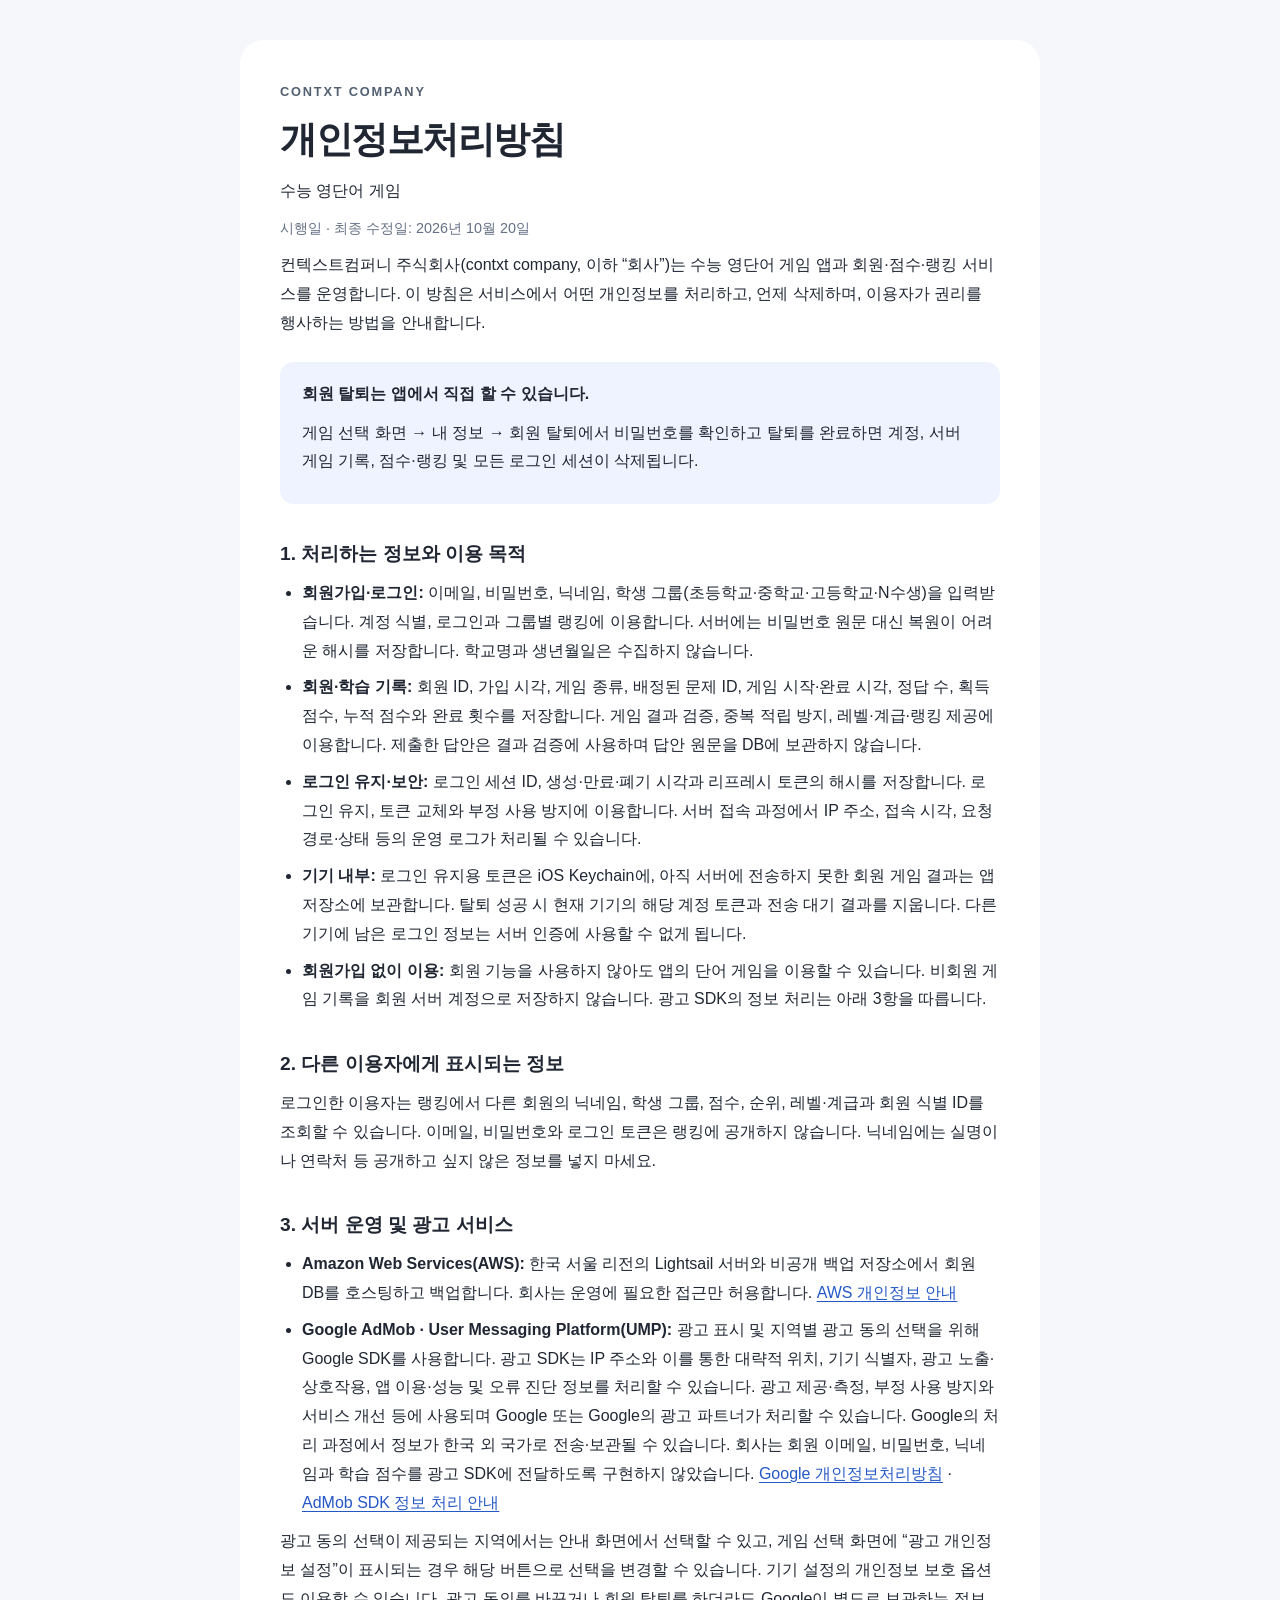
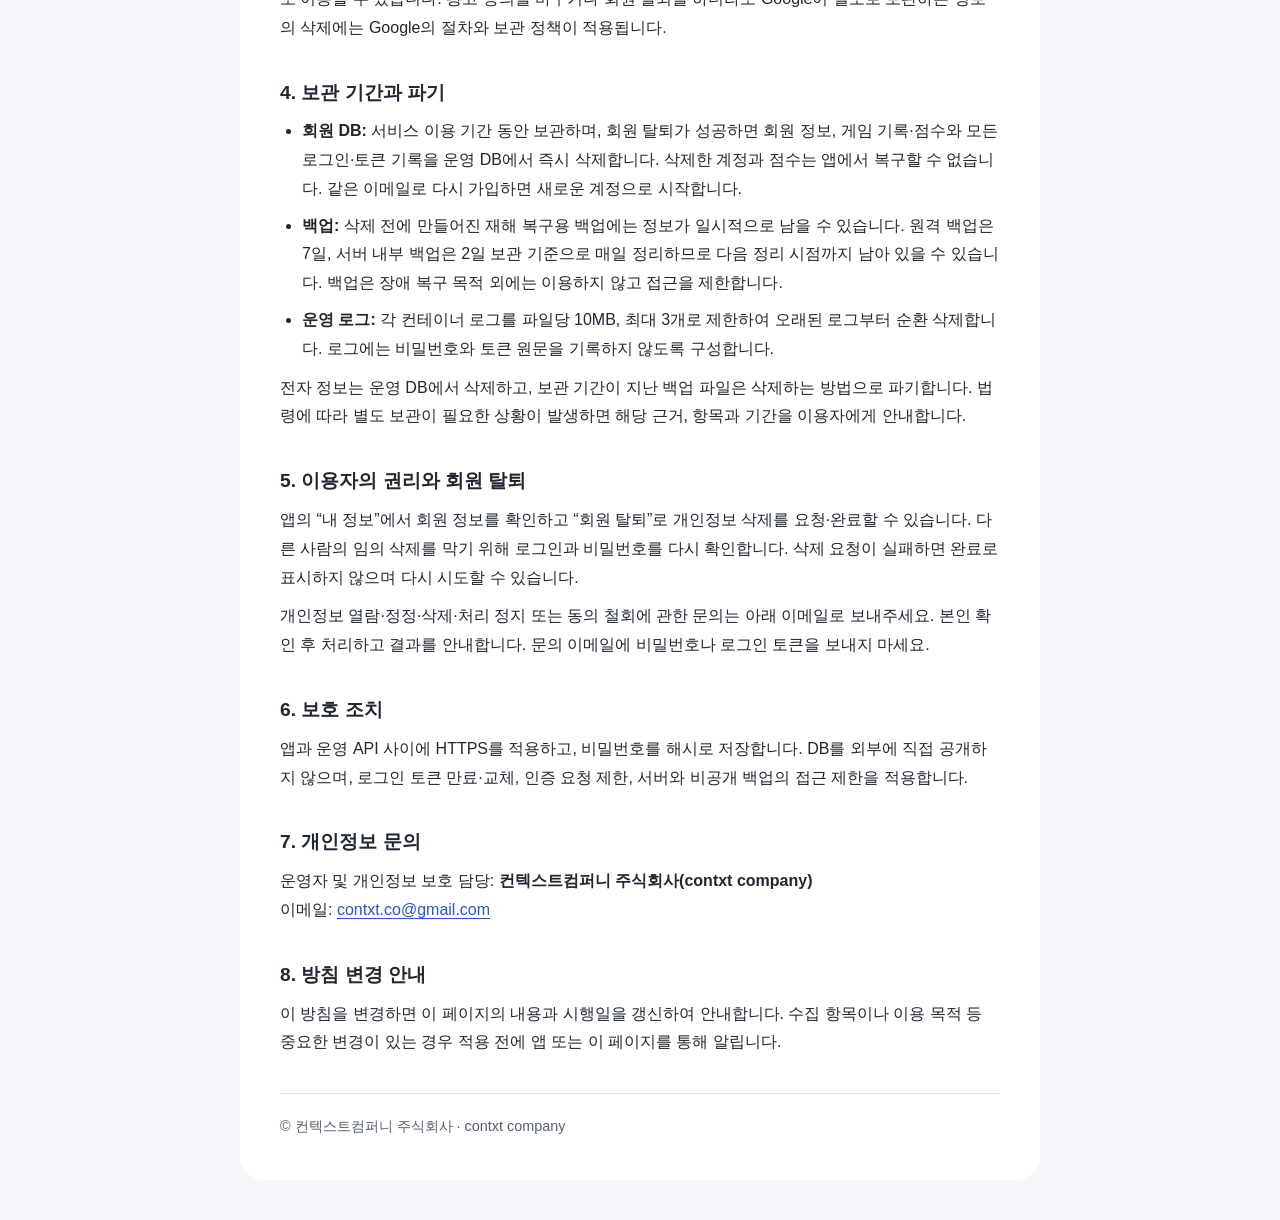
==== privacy/index.html @ 1c508ca4 "Publish SatGames privacy policy HTML page" ====
<!doctype html>
<html lang="ko">
<head>
  <meta charset="utf-8">
  <meta name="viewport" content="width=device-width, initial-scale=1">
  <meta name="description" content="수능 영단어 게임의 개인정보 수집, 이용, 보관 및 회원 탈퇴 안내">
  <title>개인정보처리방침 | 수능 영단어 게임</title>
  <link rel="canonical" href="https://contxt.im/privacy/">
  <style>
    :root { color-scheme: light dark; font-family: -apple-system, BlinkMacSystemFont, "Apple SD Gothic Neo", "Noto Sans KR", sans-serif; line-height: 1.8; color: #202733; background: #f6f7fa; }
    * { box-sizing: border-box; }
    body { margin: 0; padding: 40px 20px; }
    main { max-width: 800px; margin: 0 auto; padding: 40px; border-radius: 24px; background: #fff; }
    h1 { font-size: clamp(1.7rem, 6vw, 2.3rem); line-height: 1.35; margin: 12px 0; letter-spacing: -.04em; }
    h2 { margin: 36px 0 10px; font-size: 1.2rem; line-height: 1.5; }
    p, ul { margin: 10px 0; }
    ul { padding-left: 22px; }
    li { margin: 8px 0; }
    a { color: #2458c6; text-underline-offset: 3px; overflow-wrap: anywhere; }
    a:focus-visible { outline: 3px solid #2458c6; outline-offset: 4px; border-radius: 2px; }
    .brand { font-weight: 800; font-size: .8rem; letter-spacing: .14em; color: #526071; }
    .date { color: #647084; font-size: .9rem; }
    .notice { margin: 24px 0; padding: 18px 22px; border-radius: 14px; background: #eef3ff; }
    footer { border-top: 1px solid #dde2ea; margin-top: 36px; padding-top: 20px; font-size: .9rem; color: #526071; }
    @media (max-width: 600px) { body { padding: 16px 10px; } main { padding: 26px 20px; border-radius: 18px; } }
    @media (prefers-color-scheme: dark) { :root { color: #e4e8ef; background: #11151e; } main { background: #1c2330; } a { color: #a8c1ff; } .date, .brand, footer { color: #b2bfd1; } .notice { background: #283958; } footer { border-color: #3a4557; } }
  </style>
</head>
<body>
<main>
  <header>
    <div class="brand">CONTXT COMPANY</div>
    <h1>개인정보처리방침</h1>
    <p>수능 영단어 게임</p>
    <p class="date">시행일 · 최종 수정일: <time datetime="2026-10-20">2026년 10월 20일</time></p>
  </header>

  <p>컨텍스트컴퍼니 주식회사(contxt company, 이하 “회사”)는 수능 영단어 게임 앱과 회원·점수·랭킹 서비스를 운영합니다. 이 방침은 서비스에서 어떤 개인정보를 처리하고, 언제 삭제하며, 이용자가 권리를 행사하는 방법을 안내합니다.</p>

  <div class="notice">
    <strong>회원 탈퇴는 앱에서 직접 할 수 있습니다.</strong>
    <p>게임 선택 화면 → 내 정보 → 회원 탈퇴에서 비밀번호를 확인하고 탈퇴를 완료하면 계정, 서버 게임 기록, 점수·랭킹 및 모든 로그인 세션이 삭제됩니다.</p>
  </div>

  <section aria-labelledby="collection">
    <h2 id="collection">1. 처리하는 정보와 이용 목적</h2>
    <ul>
      <li><strong>회원가입·로그인:</strong> 이메일, 비밀번호, 닉네임, 학생 그룹(초등학교·중학교·고등학교·N수생)을 입력받습니다. 계정 식별, 로그인과 그룹별 랭킹에 이용합니다. 서버에는 비밀번호 원문 대신 복원이 어려운 해시를 저장합니다. 학교명과 생년월일은 수집하지 않습니다.</li>
      <li><strong>회원·학습 기록:</strong> 회원 ID, 가입 시각, 게임 종류, 배정된 문제 ID, 게임 시작·완료 시각, 정답 수, 획득 점수, 누적 점수와 완료 횟수를 저장합니다. 게임 결과 검증, 중복 적립 방지, 레벨·계급·랭킹 제공에 이용합니다. 제출한 답안은 결과 검증에 사용하며 답안 원문을 DB에 보관하지 않습니다.</li>
      <li><strong>로그인 유지·보안:</strong> 로그인 세션 ID, 생성·만료·폐기 시각과 리프레시 토큰의 해시를 저장합니다. 로그인 유지, 토큰 교체와 부정 사용 방지에 이용합니다. 서버 접속 과정에서 IP 주소, 접속 시각, 요청 경로·상태 등의 운영 로그가 처리될 수 있습니다.</li>
      <li><strong>기기 내부:</strong> 로그인 유지용 토큰은 iOS Keychain에, 아직 서버에 전송하지 못한 회원 게임 결과는 앱 저장소에 보관합니다. 탈퇴 성공 시 현재 기기의 해당 계정 토큰과 전송 대기 결과를 지웁니다. 다른 기기에 남은 로그인 정보는 서버 인증에 사용할 수 없게 됩니다.</li>
      <li><strong>회원가입 없이 이용:</strong> 회원 기능을 사용하지 않아도 앱의 단어 게임을 이용할 수 있습니다. 비회원 게임 기록을 회원 서버 계정으로 저장하지 않습니다. 광고 SDK의 정보 처리는 아래 3항을 따릅니다.</li>
    </ul>
  </section>

  <section aria-labelledby="ranking">
    <h2 id="ranking">2. 다른 이용자에게 표시되는 정보</h2>
    <p>로그인한 이용자는 랭킹에서 다른 회원의 닉네임, 학생 그룹, 점수, 순위, 레벨·계급과 회원 식별 ID를 조회할 수 있습니다. 이메일, 비밀번호와 로그인 토큰은 랭킹에 공개하지 않습니다. 닉네임에는 실명이나 연락처 등 공개하고 싶지 않은 정보를 넣지 마세요.</p>
  </section>

  <section aria-labelledby="providers">
    <h2 id="providers">3. 서버 운영 및 광고 서비스</h2>
    <ul>
      <li><strong>Amazon Web Services(AWS):</strong> 한국 서울 리전의 Lightsail 서버와 비공개 백업 저장소에서 회원 DB를 호스팅하고 백업합니다. 회사는 운영에 필요한 접근만 허용합니다. <a href="https://aws.amazon.com/privacy/">AWS 개인정보 안내</a></li>
      <li><strong>Google AdMob · User Messaging Platform(UMP):</strong> 광고 표시 및 지역별 광고 동의 선택을 위해 Google SDK를 사용합니다. 광고 SDK는 IP 주소와 이를 통한 대략적 위치, 기기 식별자, 광고 노출·상호작용, 앱 이용·성능 및 오류 진단 정보를 처리할 수 있습니다. 광고 제공·측정, 부정 사용 방지와 서비스 개선 등에 사용되며 Google 또는 Google의 광고 파트너가 처리할 수 있습니다. Google의 처리 과정에서 정보가 한국 외 국가로 전송·보관될 수 있습니다. 회사는 회원 이메일, 비밀번호, 닉네임과 학습 점수를 광고 SDK에 전달하도록 구현하지 않았습니다. <a href="https://policies.google.com/privacy?hl=ko">Google 개인정보처리방침</a> · <a href="https://developers.google.com/admob/ios/privacy/data-disclosure?hl=ko">AdMob SDK 정보 처리 안내</a></li>
    </ul>
    <p>광고 동의 선택이 제공되는 지역에서는 안내 화면에서 선택할 수 있고, 게임 선택 화면에 “광고 개인정보 설정”이 표시되는 경우 해당 버튼으로 선택을 변경할 수 있습니다. 기기 설정의 개인정보 보호 옵션도 이용할 수 있습니다. 광고 동의를 바꾸거나 회원 탈퇴를 하더라도 Google이 별도로 보관하는 정보의 삭제에는 Google의 절차와 보관 정책이 적용됩니다.</p>
  </section>

  <section aria-labelledby="retention">
    <h2 id="retention">4. 보관 기간과 파기</h2>
    <ul>
      <li><strong>회원 DB:</strong> 서비스 이용 기간 동안 보관하며, 회원 탈퇴가 성공하면 회원 정보, 게임 기록·점수와 모든 로그인·토큰 기록을 운영 DB에서 즉시 삭제합니다. 삭제한 계정과 점수는 앱에서 복구할 수 없습니다. 같은 이메일로 다시 가입하면 새로운 계정으로 시작합니다.</li>
      <li><strong>백업:</strong> 삭제 전에 만들어진 재해 복구용 백업에는 정보가 일시적으로 남을 수 있습니다. 원격 백업은 7일, 서버 내부 백업은 2일 보관 기준으로 매일 정리하므로 다음 정리 시점까지 남아 있을 수 있습니다. 백업은 장애 복구 목적 외에는 이용하지 않고 접근을 제한합니다.</li>
      <li><strong>운영 로그:</strong> 각 컨테이너 로그를 파일당 10MB, 최대 3개로 제한하여 오래된 로그부터 순환 삭제합니다. 로그에는 비밀번호와 토큰 원문을 기록하지 않도록 구성합니다.</li>
    </ul>
    <p>전자 정보는 운영 DB에서 삭제하고, 보관 기간이 지난 백업 파일은 삭제하는 방법으로 파기합니다. 법령에 따라 별도 보관이 필요한 상황이 발생하면 해당 근거, 항목과 기간을 이용자에게 안내합니다.</p>
  </section>

  <section aria-labelledby="rights">
    <h2 id="rights">5. 이용자의 권리와 회원 탈퇴</h2>
    <p>앱의 “내 정보”에서 회원 정보를 확인하고 “회원 탈퇴”로 개인정보 삭제를 요청·완료할 수 있습니다. 다른 사람의 임의 삭제를 막기 위해 로그인과 비밀번호를 다시 확인합니다. 삭제 요청이 실패하면 완료로 표시하지 않으며 다시 시도할 수 있습니다.</p>
    <p>개인정보 열람·정정·삭제·처리 정지 또는 동의 철회에 관한 문의는 아래 이메일로 보내주세요. 본인 확인 후 처리하고 결과를 안내합니다. 문의 이메일에 비밀번호나 로그인 토큰을 보내지 마세요.</p>
  </section>

  <section aria-labelledby="security">
    <h2 id="security">6. 보호 조치</h2>
    <p>앱과 운영 API 사이에 HTTPS를 적용하고, 비밀번호를 해시로 저장합니다. DB를 외부에 직접 공개하지 않으며, 로그인 토큰 만료·교체, 인증 요청 제한, 서버와 비공개 백업의 접근 제한을 적용합니다.</p>
  </section>

  <section aria-labelledby="contact">
    <h2 id="contact">7. 개인정보 문의</h2>
    <p>운영자 및 개인정보 보호 담당: <strong>컨텍스트컴퍼니 주식회사(contxt company)</strong><br>
      이메일: <a href="mailto:contxt.co@gmail.com">contxt.co@gmail.com</a></p>
  </section>

  <section aria-labelledby="changes">
    <h2 id="changes">8. 방침 변경 안내</h2>
    <p>이 방침을 변경하면 이 페이지의 내용과 시행일을 갱신하여 안내합니다. 수집 항목이나 이용 목적 등 중요한 변경이 있는 경우 적용 전에 앱 또는 이 페이지를 통해 알립니다.</p>
  </section>

  <footer>© 컨텍스트컴퍼니 주식회사 · contxt company</footer>
</main>
</body>
</html>
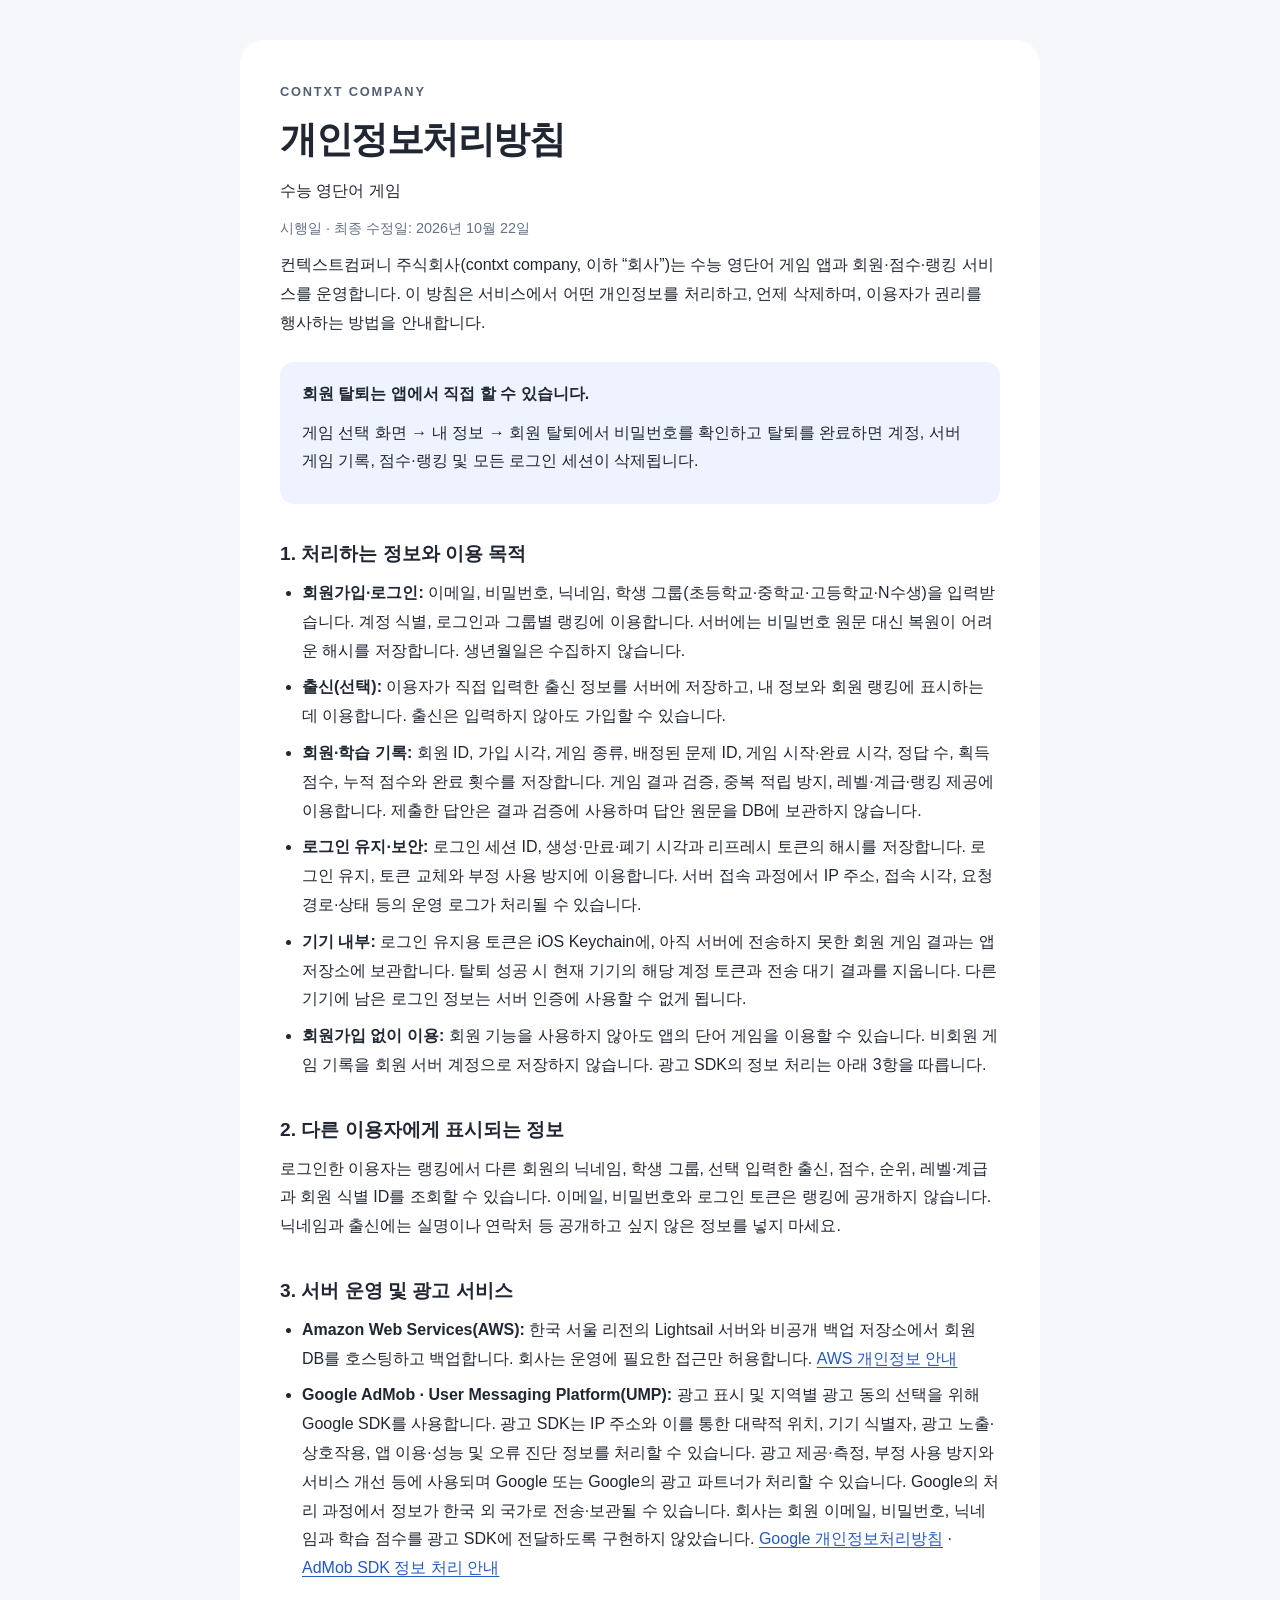
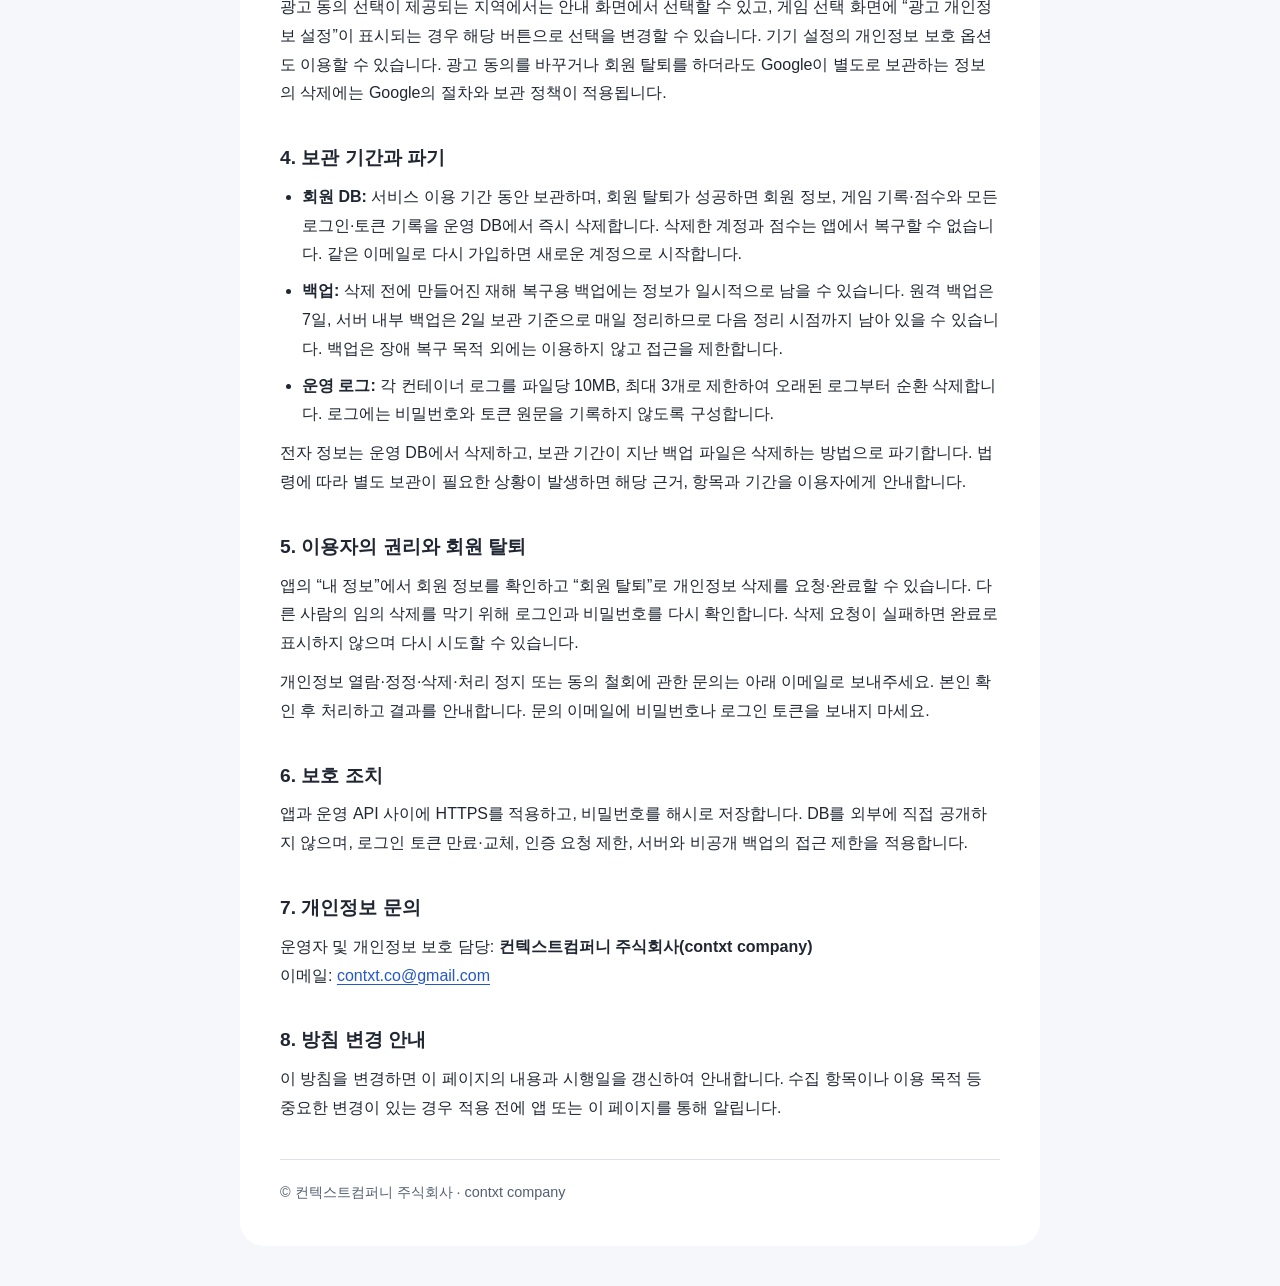
==== commit 8975fc3e: "Document optional member origin in privacy policy" ====
--- a/privacy/index.html
+++ b/privacy/index.html
@@ -32,7 +32,7 @@
     <div class="brand">CONTXT COMPANY</div>
     <h1>개인정보처리방침</h1>
     <p>수능 영단어 게임</p>
-    <p class="date">시행일 · 최종 수정일: <time datetime="2026-10-20">2026년 10월 20일</time></p>
+    <p class="date">시행일 · 최종 수정일: <time datetime="2026-10-22">2026년 10월 22일</time></p>
   </header>
 
   <p>컨텍스트컴퍼니 주식회사(contxt company, 이하 “회사”)는 수능 영단어 게임 앱과 회원·점수·랭킹 서비스를 운영합니다. 이 방침은 서비스에서 어떤 개인정보를 처리하고, 언제 삭제하며, 이용자가 권리를 행사하는 방법을 안내합니다.</p>
@@ -45,7 +45,8 @@
   <section aria-labelledby="collection">
     <h2 id="collection">1. 처리하는 정보와 이용 목적</h2>
     <ul>
-      <li><strong>회원가입·로그인:</strong> 이메일, 비밀번호, 닉네임, 학생 그룹(초등학교·중학교·고등학교·N수생)을 입력받습니다. 계정 식별, 로그인과 그룹별 랭킹에 이용합니다. 서버에는 비밀번호 원문 대신 복원이 어려운 해시를 저장합니다. 학교명과 생년월일은 수집하지 않습니다.</li>
+      <li><strong>회원가입·로그인:</strong> 이메일, 비밀번호, 닉네임, 학생 그룹(초등학교·중학교·고등학교·N수생)을 입력받습니다. 계정 식별, 로그인과 그룹별 랭킹에 이용합니다. 서버에는 비밀번호 원문 대신 복원이 어려운 해시를 저장합니다. 생년월일은 수집하지 않습니다.</li>
+      <li><strong>출신(선택):</strong> 이용자가 직접 입력한 출신 정보를 서버에 저장하고, 내 정보와 회원 랭킹에 표시하는 데 이용합니다. 출신은 입력하지 않아도 가입할 수 있습니다.</li>
       <li><strong>회원·학습 기록:</strong> 회원 ID, 가입 시각, 게임 종류, 배정된 문제 ID, 게임 시작·완료 시각, 정답 수, 획득 점수, 누적 점수와 완료 횟수를 저장합니다. 게임 결과 검증, 중복 적립 방지, 레벨·계급·랭킹 제공에 이용합니다. 제출한 답안은 결과 검증에 사용하며 답안 원문을 DB에 보관하지 않습니다.</li>
       <li><strong>로그인 유지·보안:</strong> 로그인 세션 ID, 생성·만료·폐기 시각과 리프레시 토큰의 해시를 저장합니다. 로그인 유지, 토큰 교체와 부정 사용 방지에 이용합니다. 서버 접속 과정에서 IP 주소, 접속 시각, 요청 경로·상태 등의 운영 로그가 처리될 수 있습니다.</li>
       <li><strong>기기 내부:</strong> 로그인 유지용 토큰은 iOS Keychain에, 아직 서버에 전송하지 못한 회원 게임 결과는 앱 저장소에 보관합니다. 탈퇴 성공 시 현재 기기의 해당 계정 토큰과 전송 대기 결과를 지웁니다. 다른 기기에 남은 로그인 정보는 서버 인증에 사용할 수 없게 됩니다.</li>
@@ -55,7 +56,7 @@
 
   <section aria-labelledby="ranking">
     <h2 id="ranking">2. 다른 이용자에게 표시되는 정보</h2>
-    <p>로그인한 이용자는 랭킹에서 다른 회원의 닉네임, 학생 그룹, 점수, 순위, 레벨·계급과 회원 식별 ID를 조회할 수 있습니다. 이메일, 비밀번호와 로그인 토큰은 랭킹에 공개하지 않습니다. 닉네임에는 실명이나 연락처 등 공개하고 싶지 않은 정보를 넣지 마세요.</p>
+    <p>로그인한 이용자는 랭킹에서 다른 회원의 닉네임, 학생 그룹, 선택 입력한 출신, 점수, 순위, 레벨·계급과 회원 식별 ID를 조회할 수 있습니다. 이메일, 비밀번호와 로그인 토큰은 랭킹에 공개하지 않습니다. 닉네임과 출신에는 실명이나 연락처 등 공개하고 싶지 않은 정보를 넣지 마세요.</p>
   </section>
 
   <section aria-labelledby="providers">
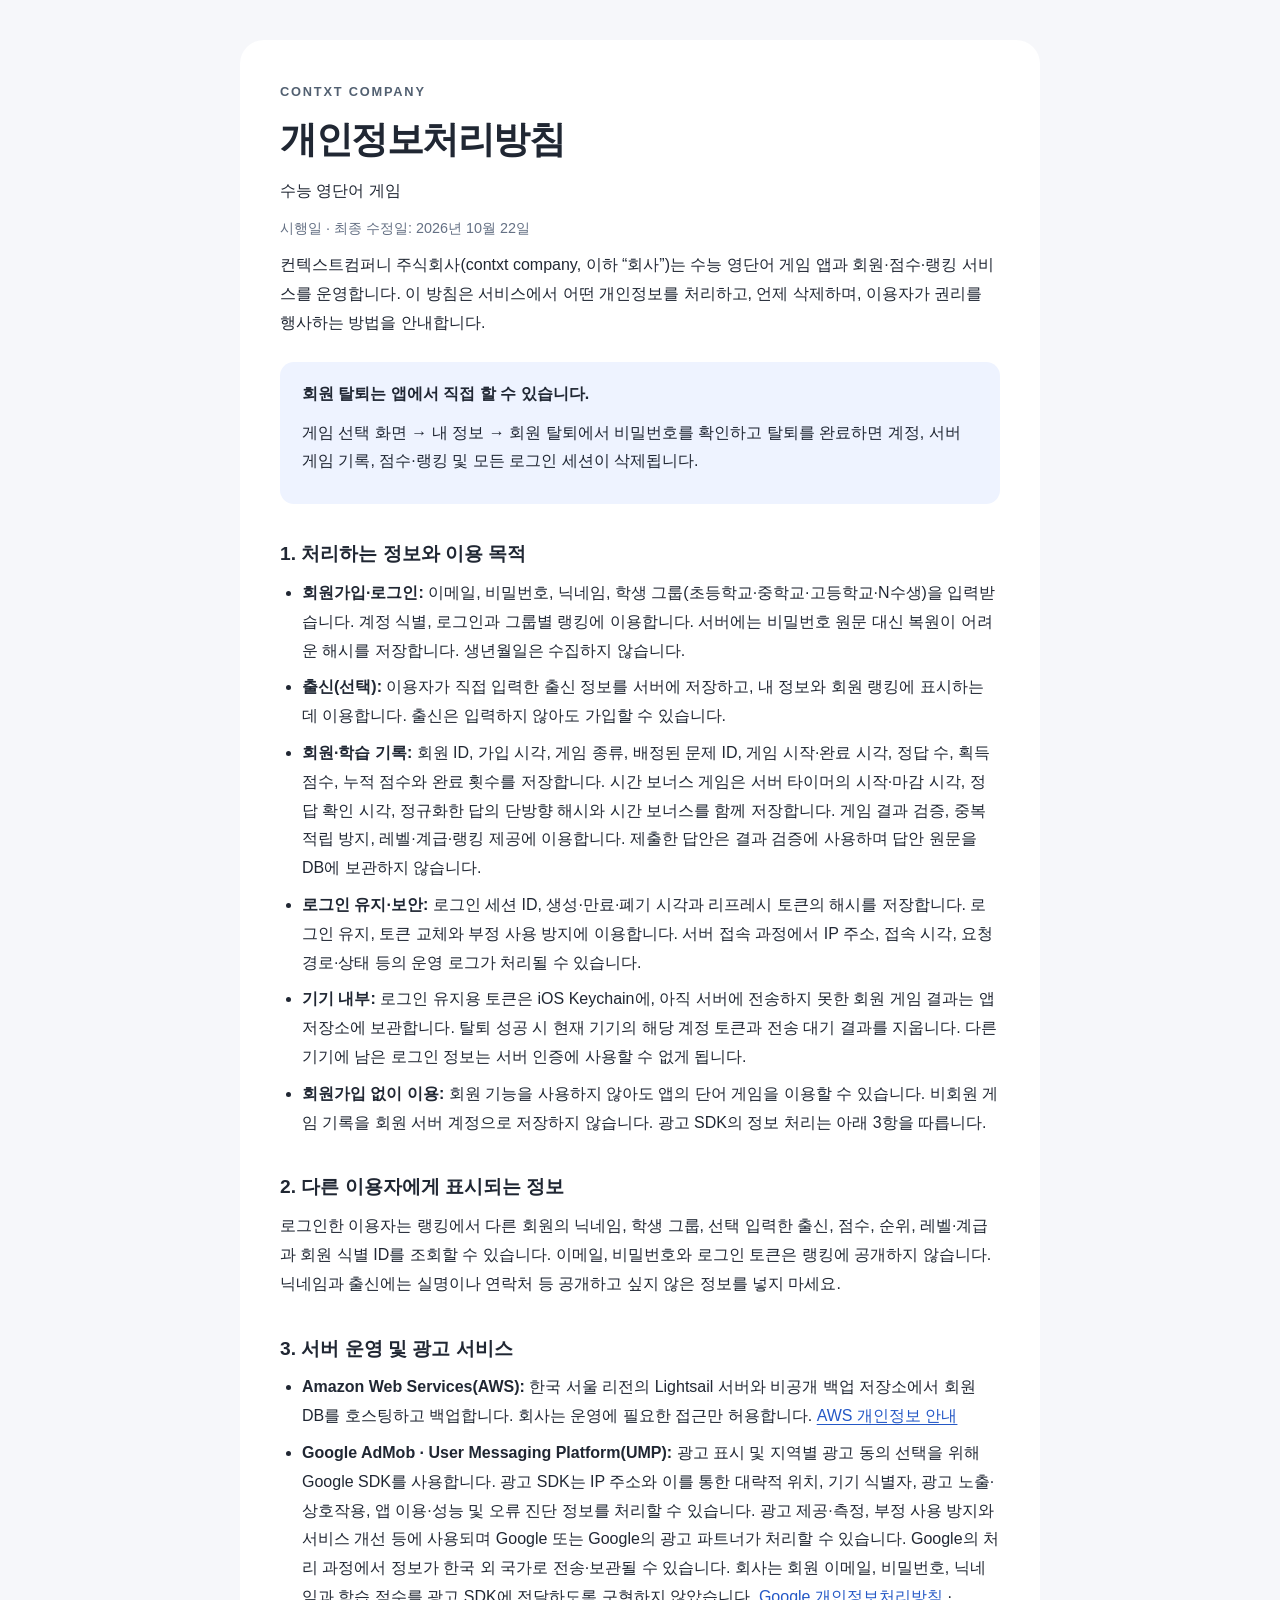
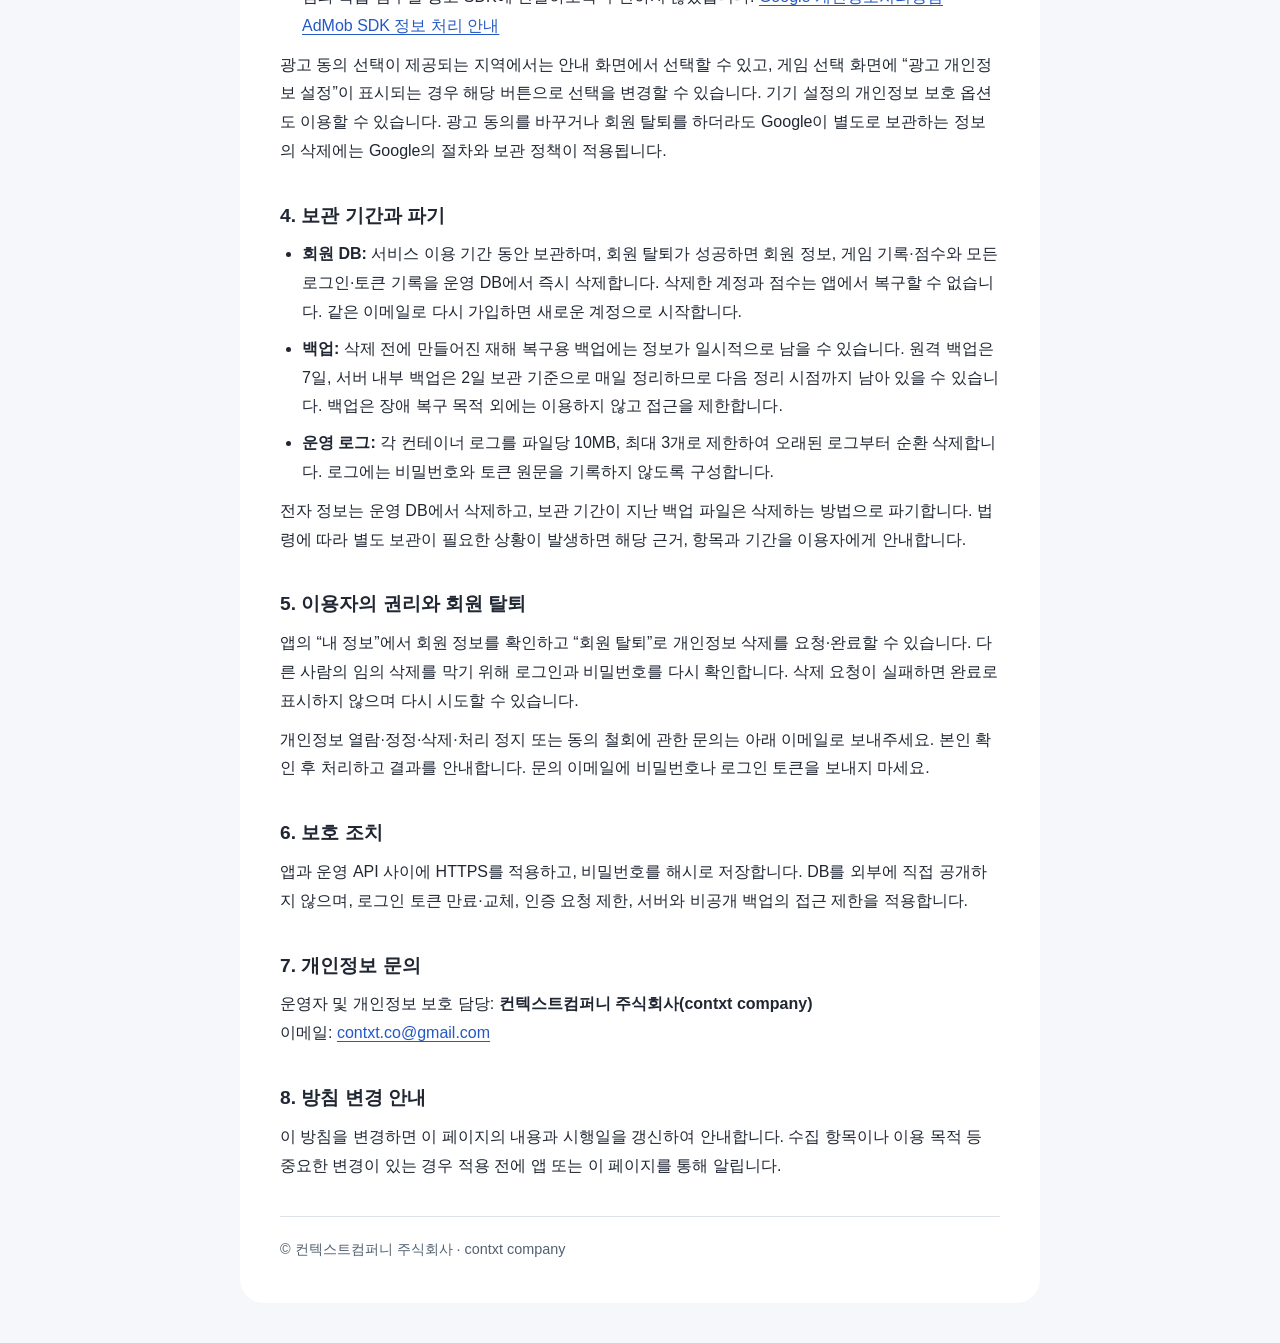
==== commit 35a69b87: "Describe server-timed answer bonus records in privacy notice" ====
--- a/privacy/index.html
+++ b/privacy/index.html
@@ -47,7 +47,7 @@
     <ul>
       <li><strong>회원가입·로그인:</strong> 이메일, 비밀번호, 닉네임, 학생 그룹(초등학교·중학교·고등학교·N수생)을 입력받습니다. 계정 식별, 로그인과 그룹별 랭킹에 이용합니다. 서버에는 비밀번호 원문 대신 복원이 어려운 해시를 저장합니다. 생년월일은 수집하지 않습니다.</li>
       <li><strong>출신(선택):</strong> 이용자가 직접 입력한 출신 정보를 서버에 저장하고, 내 정보와 회원 랭킹에 표시하는 데 이용합니다. 출신은 입력하지 않아도 가입할 수 있습니다.</li>
-      <li><strong>회원·학습 기록:</strong> 회원 ID, 가입 시각, 게임 종류, 배정된 문제 ID, 게임 시작·완료 시각, 정답 수, 획득 점수, 누적 점수와 완료 횟수를 저장합니다. 게임 결과 검증, 중복 적립 방지, 레벨·계급·랭킹 제공에 이용합니다. 제출한 답안은 결과 검증에 사용하며 답안 원문을 DB에 보관하지 않습니다.</li>
+      <li><strong>회원·학습 기록:</strong> 회원 ID, 가입 시각, 게임 종류, 배정된 문제 ID, 게임 시작·완료 시각, 정답 수, 획득 점수, 누적 점수와 완료 횟수를 저장합니다. 시간 보너스 게임은 서버 타이머의 시작·마감 시각, 정답 확인 시각, 정규화한 답의 단방향 해시와 시간 보너스를 함께 저장합니다. 게임 결과 검증, 중복 적립 방지, 레벨·계급·랭킹 제공에 이용합니다. 제출한 답안은 결과 검증에 사용하며 답안 원문을 DB에 보관하지 않습니다.</li>
       <li><strong>로그인 유지·보안:</strong> 로그인 세션 ID, 생성·만료·폐기 시각과 리프레시 토큰의 해시를 저장합니다. 로그인 유지, 토큰 교체와 부정 사용 방지에 이용합니다. 서버 접속 과정에서 IP 주소, 접속 시각, 요청 경로·상태 등의 운영 로그가 처리될 수 있습니다.</li>
       <li><strong>기기 내부:</strong> 로그인 유지용 토큰은 iOS Keychain에, 아직 서버에 전송하지 못한 회원 게임 결과는 앱 저장소에 보관합니다. 탈퇴 성공 시 현재 기기의 해당 계정 토큰과 전송 대기 결과를 지웁니다. 다른 기기에 남은 로그인 정보는 서버 인증에 사용할 수 없게 됩니다.</li>
       <li><strong>회원가입 없이 이용:</strong> 회원 기능을 사용하지 않아도 앱의 단어 게임을 이용할 수 있습니다. 비회원 게임 기록을 회원 서버 계정으로 저장하지 않습니다. 광고 SDK의 정보 처리는 아래 3항을 따릅니다.</li>
